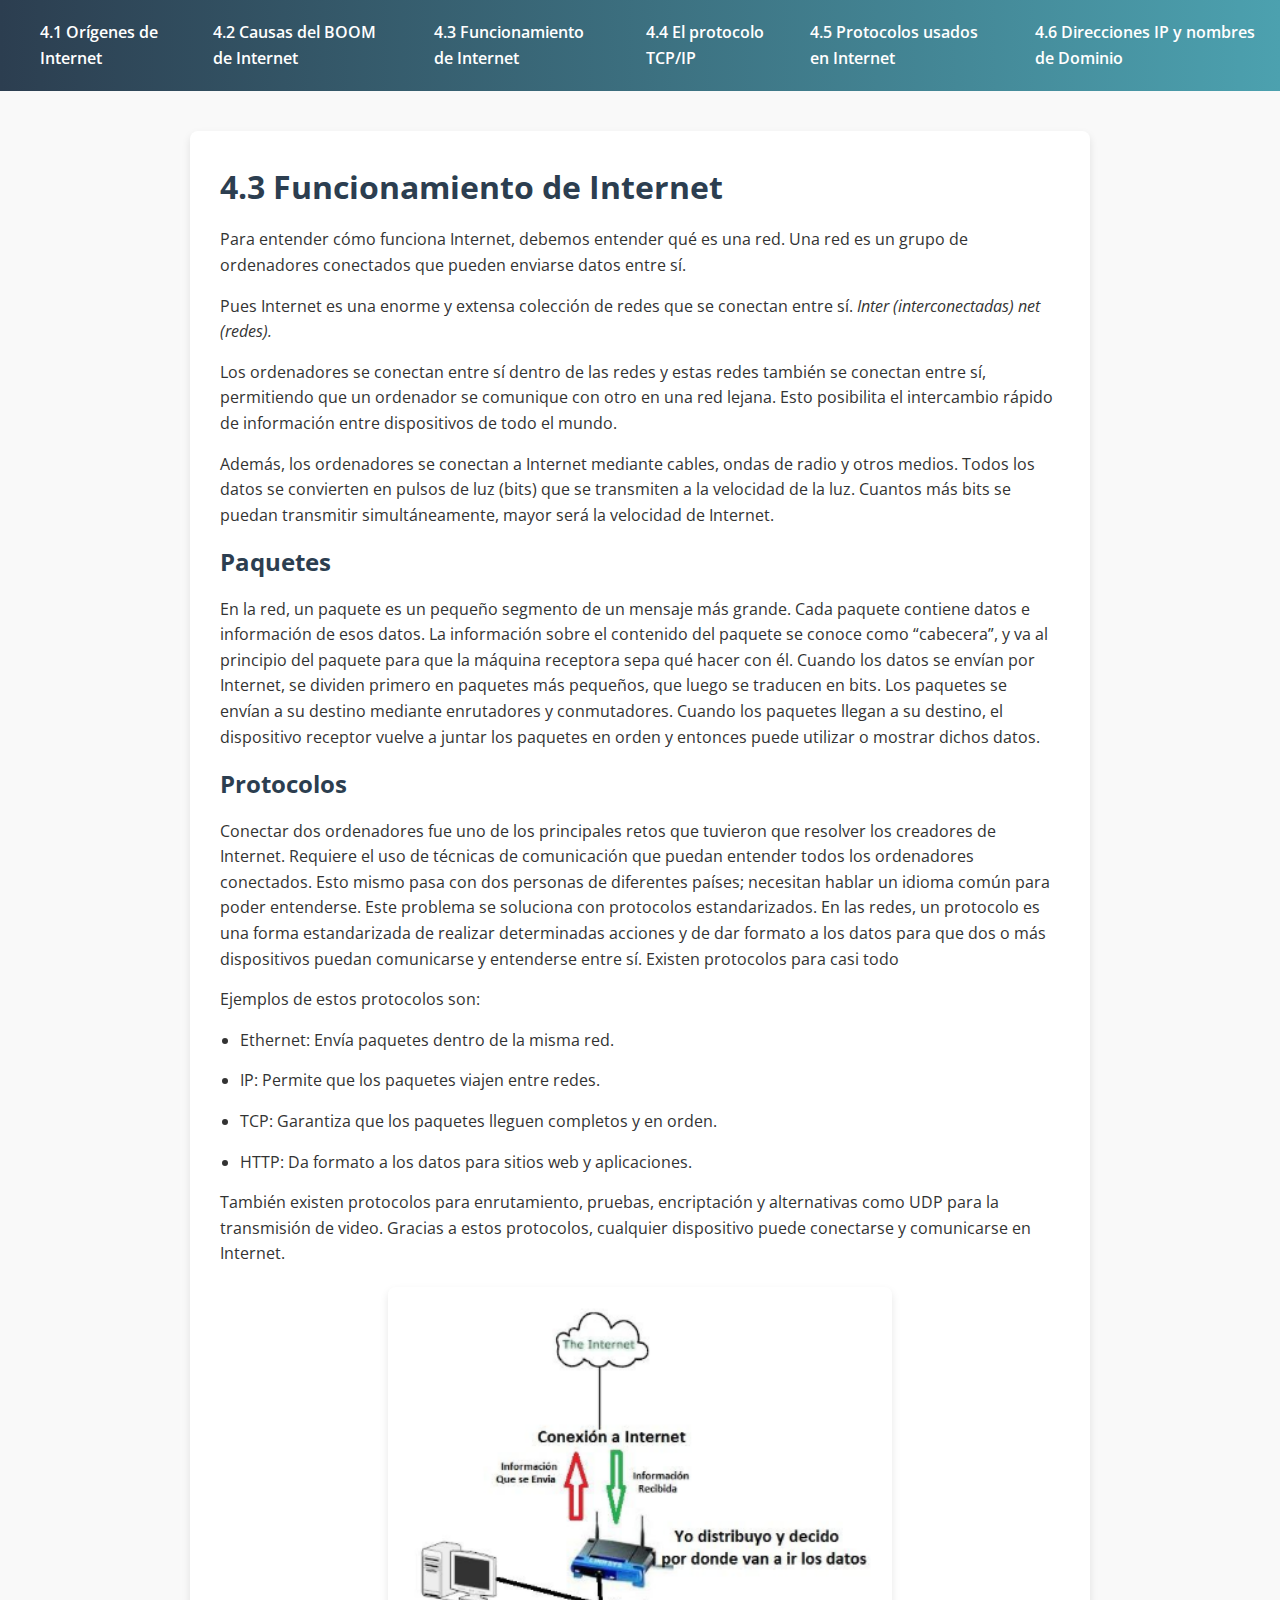
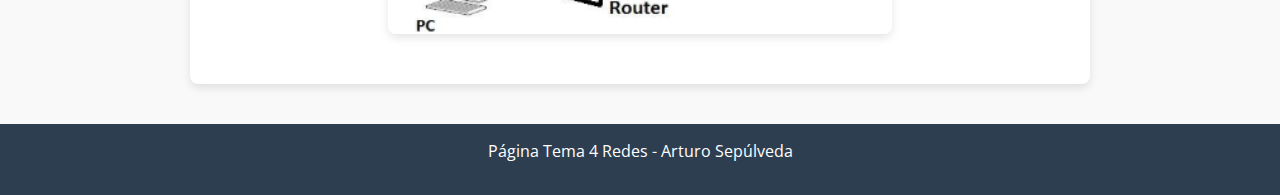
==== webs/43.html @ b16c4173 "Add files via upload" ====
<!DOCTYPE html>
<html lang="es">
<head>
  <meta charset="UTF-8">
  <meta name="viewport" content="width=device-width, initial-scale=1.0">
  <title>4.3 Funcionamiento de Internet</title>
  <link rel="stylesheet" href="../styles.css">
</head>
<body>
    <header>
        <nav class="menu">
          <ul>
            <li><a href="../index.html">4.1 Orígenes de Internet</a></li>
            <li><a href="42.html">4.2 Causas del BOOM de Internet</a></li>
            <li><a href="43.html">4.3 Funcionamiento de Internet</a></li>
            <li><a href="44.html">4.4 El protocolo TCP/IP</a></li>
            <li><a href="45.html">4.5 Protocolos usados en Internet</a></li>
            <li><a href="46.html">4.6 Direcciones IP y nombres de Dominio</a></li>
          </ul>
        </nav>
      </header>

  <main>
    <article>
      <h1>4.3 Funcionamiento de Internet</h1>
      <p>
        Para entender cómo funciona Internet, debemos entender qué es una red. Una red es un grupo de ordenadores conectados que pueden enviarse datos entre sí.
      </p>
      <p>
        Pues Internet es una enorme y extensa colección de redes que se conectan entre sí. <em>Inter (interconectadas) net (redes).</em>
      </p>
      <p>
        Los ordenadores se conectan entre sí dentro de las redes y estas redes también se conectan entre sí, permitiendo que un ordenador se comunique con otro en una red lejana. Esto posibilita el intercambio rápido de información entre dispositivos de todo el mundo.
      </p>
      <p>
        Además, los ordenadores se conectan a Internet mediante cables, ondas de radio y otros medios. Todos los datos se convierten en pulsos de luz (bits) que se transmiten a la velocidad de la luz. Cuantos más bits se puedan transmitir simultáneamente, mayor será la velocidad de Internet.
      </p>
      
      <h2>Paquetes</h2>
      <p>
        En la red, un paquete es un pequeño segmento de un mensaje más grande. Cada paquete contiene datos e información de esos datos. La información sobre el contenido del paquete se conoce como “cabecera”, y va al principio del paquete para que la máquina receptora sepa qué hacer con él. Cuando los datos se envían por Internet, se dividen primero en paquetes más pequeños, que luego se traducen en bits. Los paquetes se envían a su destino mediante enrutadores y conmutadores. Cuando los paquetes llegan a su destino, el dispositivo receptor vuelve a juntar los paquetes en orden y entonces puede utilizar o mostrar dichos datos.
      </p>
      
      <h2>Protocolos</h2>
      <p>
        Conectar dos ordenadores fue uno de los principales retos que tuvieron que resolver los creadores de Internet. Requiere el uso de técnicas de comunicación que puedan entender todos los ordenadores conectados. Esto mismo pasa con dos personas de diferentes países; necesitan hablar un idioma común para poder entenderse.

Este problema se soluciona con protocolos estandarizados. En las redes, un protocolo es una forma estandarizada de realizar determinadas acciones y de dar formato a los datos para que dos o más dispositivos puedan comunicarse y entenderse entre sí. Existen protocolos para casi todo
      </p>
      <p>
        Ejemplos de estos protocolos son:
      </p>
      <ul>
        <li>Ethernet: Envía paquetes dentro de la misma red.</li>
        <li>IP: Permite que los paquetes viajen entre redes.</li>
        <li>TCP: Garantiza que los paquetes lleguen completos y en orden.</li>
        <li>HTTP: Da formato a los datos para sitios web y aplicaciones.</li>
      </ul>
      <p>
        También existen protocolos para enrutamiento, pruebas, encriptación y alternativas como UDP para la transmisión de video. Gracias a estos protocolos, cualquier dispositivo puede conectarse y comunicarse en Internet.
      </p>
      <img src="../images/asd.png" alt="Ilustración del protocolo SSH" class="protocol-img" width="60%" height="60%">
    </article>
  </main>

  <footer>
    <p>Página Tema 4 Redes - Arturo Sepúlveda</p>
  </footer>
</body>
</html>
---- styles.css ----
/* Importar Google Fonts */
@import url('https://fonts.googleapis.com/css2?family=Open+Sans:wght@400;600&display=swap');

/* Reset básico */
* {
  margin: 0;
  padding: 0;
  box-sizing: border-box;
}

/* Estilos globales */
body {
  font-family: 'Open Sans', sans-serif;
  background-color: #f9f9f9;
  color: #333;
  line-height: 1.6;
}

/* Encabezado y menú de navegación */
header {
  background: linear-gradient(90deg, #2C3E50, #4CA1AF);
  color: #fff;
  padding: 20px 0;
}

nav.menu ul {
  list-style: none;
  display: flex;
  justify-content: center;
}

nav.menu ul li {
  margin: 0 20px;
}

nav.menu ul li a {
  text-decoration: none;
  color: #fff;
  font-size: 16px;
  font-weight: 600;
  transition: color 0.3s ease, transform 0.3s ease;
}

nav.menu ul li a:hover {
  color: #ffeb3b;
  transform: translateY(-2px);
}

/* Contenido principal */
main {
  max-width: 900px;
  margin: 40px auto;
  padding: 30px;
  background: #fff;
  border-radius: 8px;
  box-shadow: 0 4px 8px rgba(0,0,0,0.1);
}

h1, h2, h3 {
  color: #2C3E50;
  margin-bottom: 15px;
}

p, li {
  margin-bottom: 15px;
  font-size: 16px;
}

/* Listados */
ul, ol {
  margin-left: 20px;
}

/* Pie de página */
footer {
  text-align: center;
  padding: 15px 0;
  background-color: #2C3E50;
  color: #fff;
  margin-top: 40px;
}

/* Diseño responsivo */
@media (max-width: 768px) {
  nav.menu ul {
    flex-direction: column;
  }
  
  nav.menu ul li {
    margin: 10px 0;
  }
  
  main {
    margin: 20px;
    padding: 20px;
  }
}
/* Estilos para imágenes de los protocolos */
.protocol-img {
    display: block;
    max-width: 100%;
    height: auto;
    margin: 20px auto;
    border-radius: 8px;
    box-shadow: 0 4px 8px rgba(0,0,0,0.1);
  }
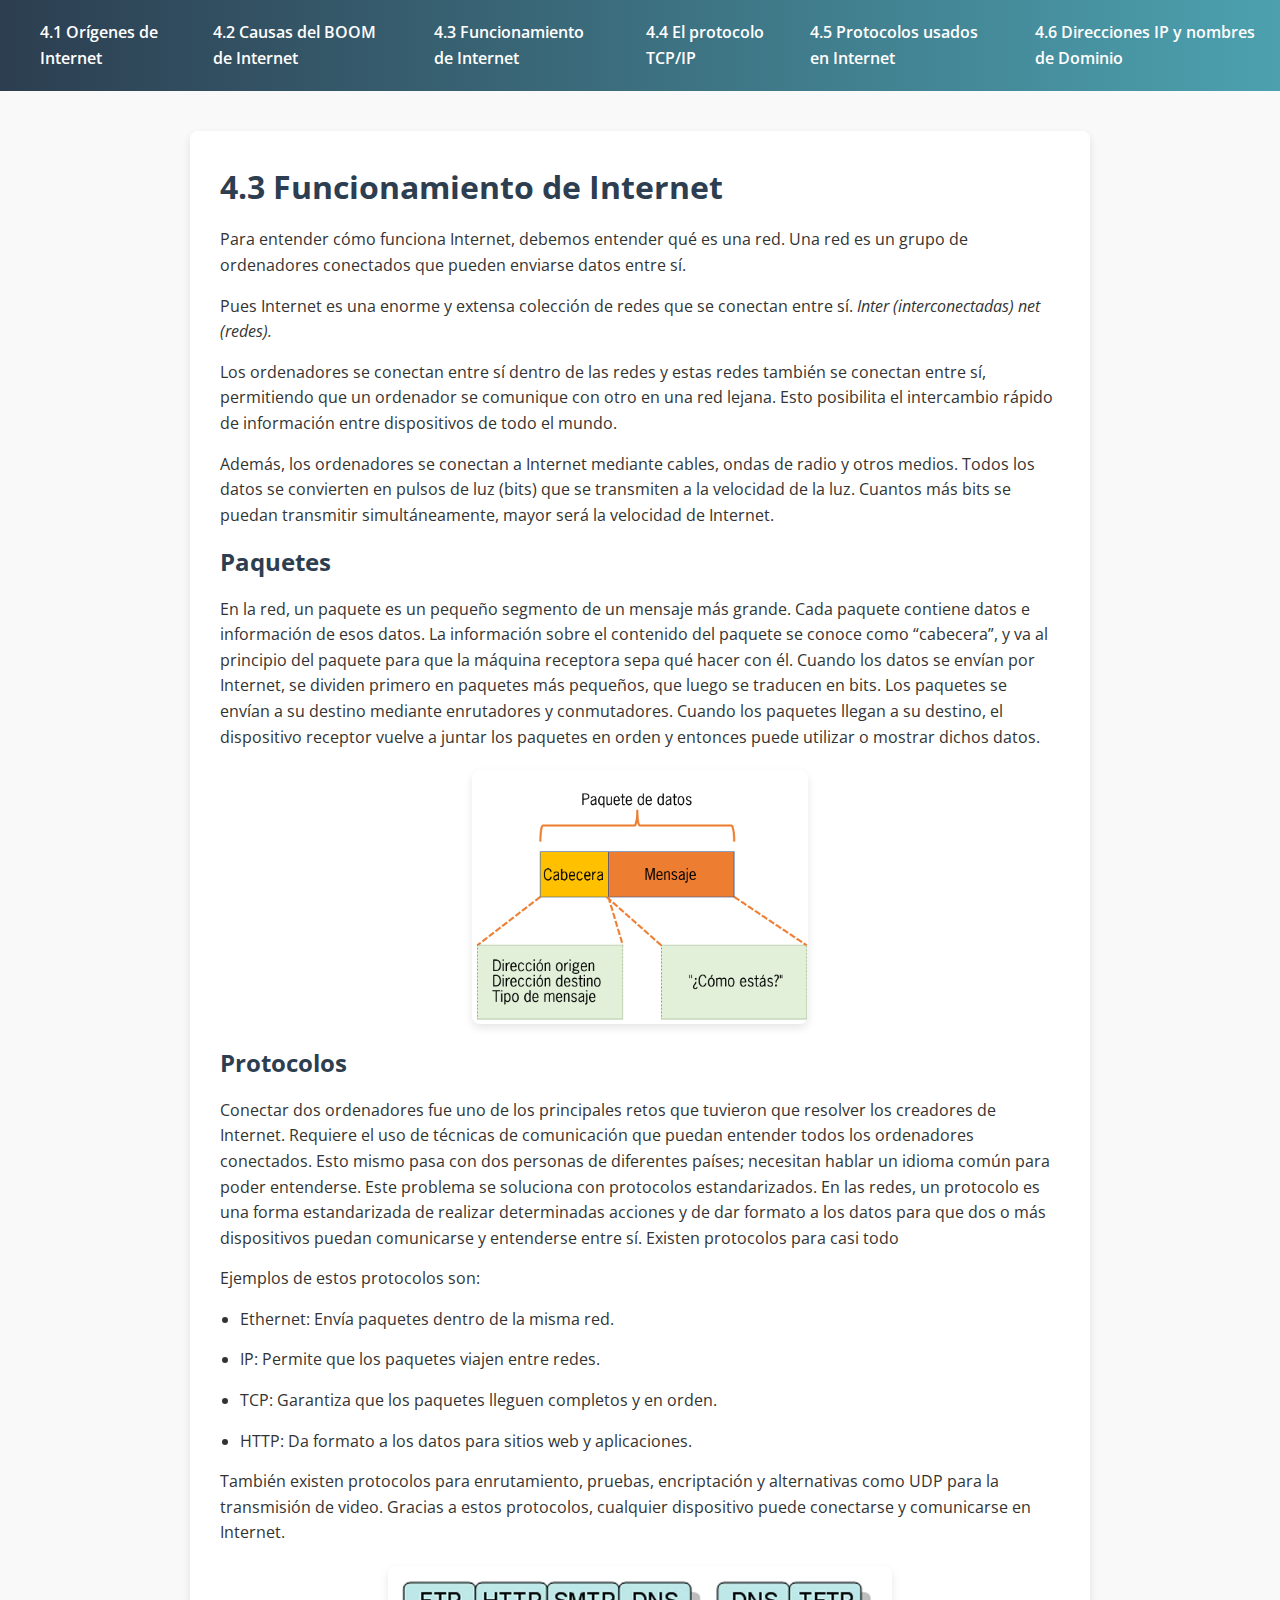
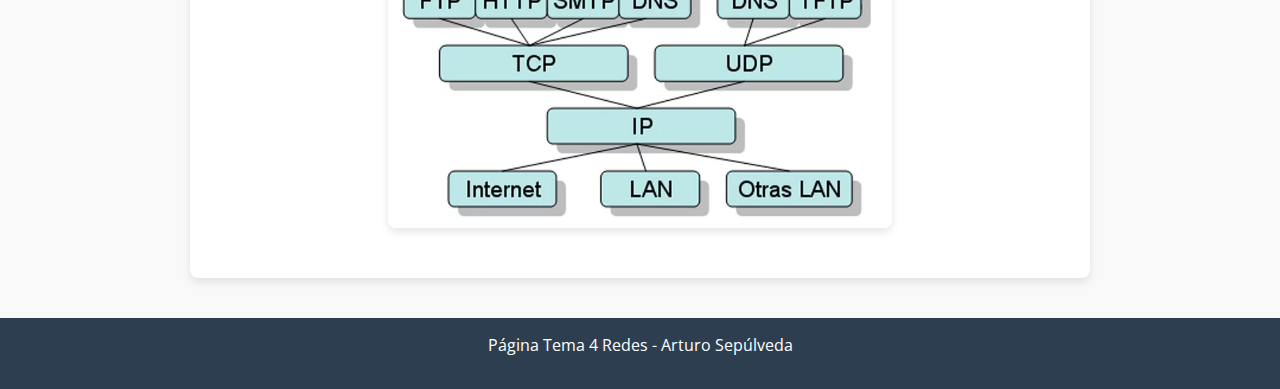
==== commit cdcde280: "Update 43.html" ====
--- a/webs/43.html
+++ b/webs/43.html
@@ -40,6 +40,7 @@
       <p>
         En la red, un paquete es un pequeño segmento de un mensaje más grande. Cada paquete contiene datos e información de esos datos. La información sobre el contenido del paquete se conoce como “cabecera”, y va al principio del paquete para que la máquina receptora sepa qué hacer con él. Cuando los datos se envían por Internet, se dividen primero en paquetes más pequeños, que luego se traducen en bits. Los paquetes se envían a su destino mediante enrutadores y conmutadores. Cuando los paquetes llegan a su destino, el dispositivo receptor vuelve a juntar los paquetes en orden y entonces puede utilizar o mostrar dichos datos.
       </p>
+      <img src="../images/paquetes.png" alt="x" class="protocol-img" width="40%" height="40%">
       
       <h2>Protocolos</h2>
       <p>
@@ -59,7 +60,7 @@
       <p>
         También existen protocolos para enrutamiento, pruebas, encriptación y alternativas como UDP para la transmisión de video. Gracias a estos protocolos, cualquier dispositivo puede conectarse y comunicarse en Internet.
       </p>
-      <img src="../images/asd.png" alt="Ilustración del protocolo SSH" class="protocol-img" width="60%" height="60%">
+      <img src="../images/protocolos.webp" alt="Ilustración del protocolo SSH" class="protocol-img" width="60%" height="60%">
     </article>
   </main>
 
